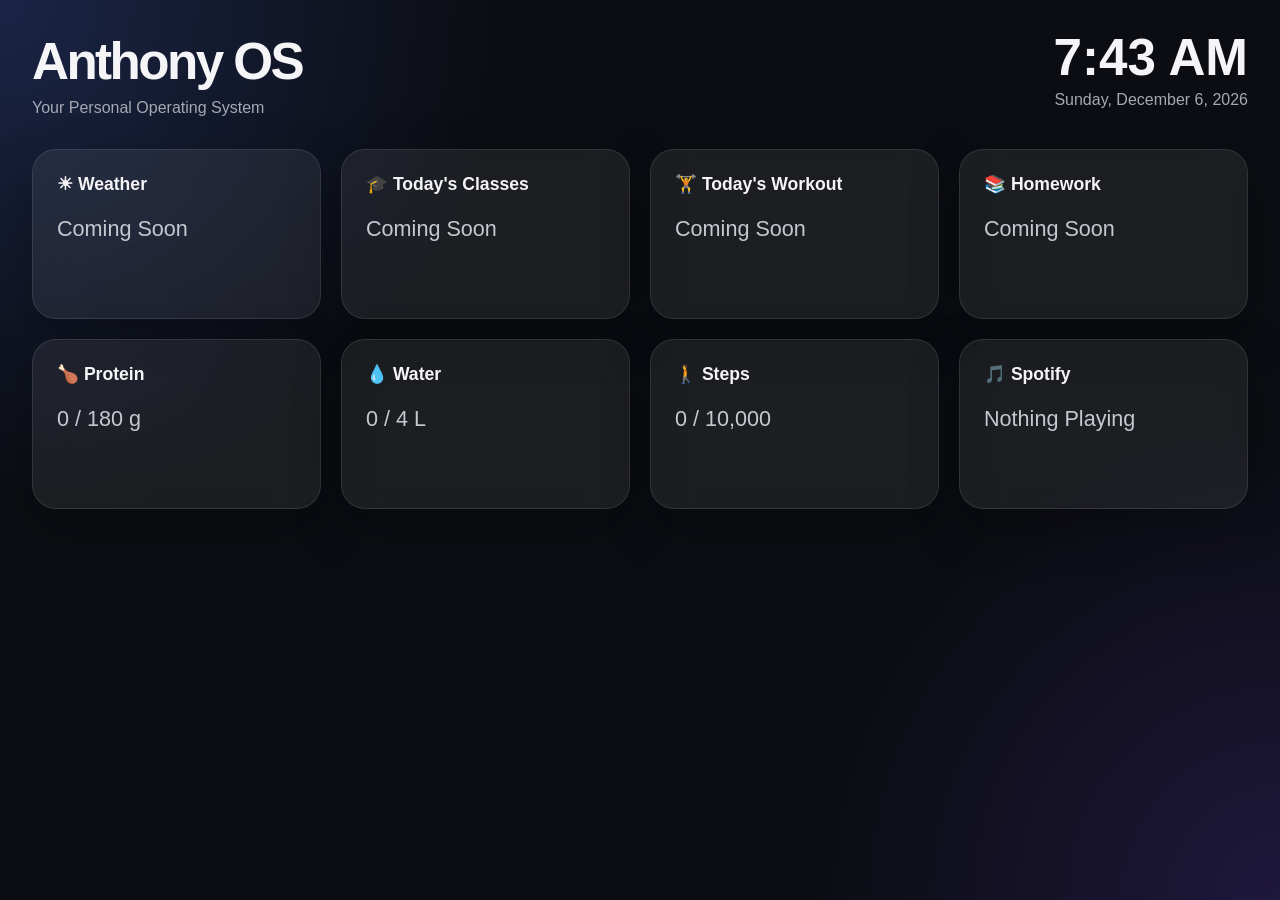
==== dashboard/web/index.html @ ff67e9b4 "add initial system architecture" ====
<!DOCTYPE html>
<html lang="en">

<head>
    <!-- Character Encoding -->
    <meta charset="UTF-8">

    <!-- Mobile Responsive -->
    <meta name="viewport" content="width=device-width, initial-scale=1.0">

    <!-- Browser Tab Title -->
    <title>Anthony OS</title>

    <!-- CSS -->
    <link rel="stylesheet" href="style.css">

    <!-- JavaScript -->
    <script src="script.js" defer></script>
</head>

<body>

    <!-- ========================= -->
    <!-- HEADER -->
    <!-- ========================= -->

    <header class="header">

        <div class="title-section">
            <h1>Anthony OS</h1>
            <p class="subtitle">Your Personal Operating System</p>
        </div>

        <div id="clock-container">
            <h2 id="clock">--:--</h2>
            <p id="date">Loading...</p>
        </div>

    </header>

    <!-- ========================= -->
    <!-- DASHBOARD -->
    <!-- ========================= -->

    <main id="dashboard-grid">

        <!-- Weather -->
        <section class="card">
            <h3>☀ Weather</h3>
            <p>Coming Soon</p>
        </section>

        <!-- Classes -->
        <section class="card">
            <h3>🎓 Today's Classes</h3>
            <p>Coming Soon</p>
        </section>

        <!-- Workout -->
        <section class="card">
            <h3>🏋 Today's Workout</h3>
            <p>Coming Soon</p>
        </section>

        <!-- Homework -->
        <section class="card">
            <h3>📚 Homework</h3>
            <p>Coming Soon</p>
        </section>

        <!-- Protein -->
        <section class="card">
            <h3>🍗 Protein</h3>
            <p>0 / 180 g</p>
        </section>

        <!-- Water -->
        <section class="card">
            <h3>💧 Water</h3>
            <p>0 / 4 L</p>
        </section>

        <!-- Steps -->
        <section class="card">
            <h3>🚶 Steps</h3>
            <p>0 / 10,000</p>
        </section>

        <!-- Spotify -->
        <section class="card">
            <h3>🎵 Spotify</h3>
            <p>Nothing Playing</p>
        </section>

    </main>

</body>

</html>
---- dashboard/web/style.css ----
:root {
    --text: #f5f5f7;
    --muted: #a6a8b3;
    --body-text: #c6c8d0;

    --background: #0b0d12;
    --card: rgba(255, 255, 255, 0.07);
    --card-hover: rgba(255, 255, 255, 0.1);

    --stroke: rgba(255, 255, 255, 0.1);
    --stroke-hover: rgba(255, 255, 255, 0.18);
}

* {
    box-sizing: border-box;
    margin: 0;
    padding: 0;
}

body {
    min-height: 100vh;
    padding: 32px;
    font-family: -apple-system, BlinkMacSystemFont, "Segoe UI", sans-serif;
    color: var(--text);

    background:
        radial-gradient(
            circle at top left,
            rgba(80, 120, 255, 0.22),
            transparent 32%
        ),
        radial-gradient(
            circle at bottom right,
            rgba(120, 70, 255, 0.18),
            transparent 30%
        ),
        var(--background);
}

.header {
    display: flex;
    justify-content: space-between;
    align-items: flex-start;
    gap: 24px;
    margin-bottom: 32px;
}

.title-section h1 {
    font-size: clamp(2.2rem, 4vw, 4rem);
    letter-spacing: -0.05em;
}

.subtitle {
    margin-top: 8px;
    color: var(--muted);
    font-size: 1rem;
}

#clock-container {
    text-align: right;
}

#clock {
    font-size: clamp(2rem, 4vw, 3.5rem);
    line-height: 1;
    font-variant-numeric: tabular-nums;
}

#date {
    margin-top: 8px;
    color: var(--muted);
}

#dashboard-grid {
    display: grid;
    grid-template-columns: repeat(auto-fit, minmax(280px, 1fr));
    gap: 20px;
}

.card {
    min-height: 170px;
    padding: 24px;

    border: 1px solid var(--stroke);
    border-radius: 24px;

    background: var(--card);

    box-shadow: 0 18px 50px rgba(0, 0, 0, 0.25);

    backdrop-filter: blur(18px);
    -webkit-backdrop-filter: blur(18px);

    transition:
        transform 0.2s ease,
        background 0.2s ease,
        border-color 0.2s ease;
}

.card:hover {
    transform: translateY(-4px);
    background: var(--card-hover);
    border-color: var(--stroke-hover);
}

.card h3 {
    margin-bottom: 18px;
    font-size: 1.1rem;
    font-weight: 600;
}

.card p {
    color: var(--body-text);
    font-size: 1.35rem;
    line-height: 1.5;
}

@media (max-width: 800px) {
    body {
        padding: 20px;
    }

    .header {
        flex-direction: column;
    }

    #clock-container {
        text-align: left;
    }
}

@media (prefers-reduced-motion: reduce) {
    * {
        transition: none !important;
    }
}
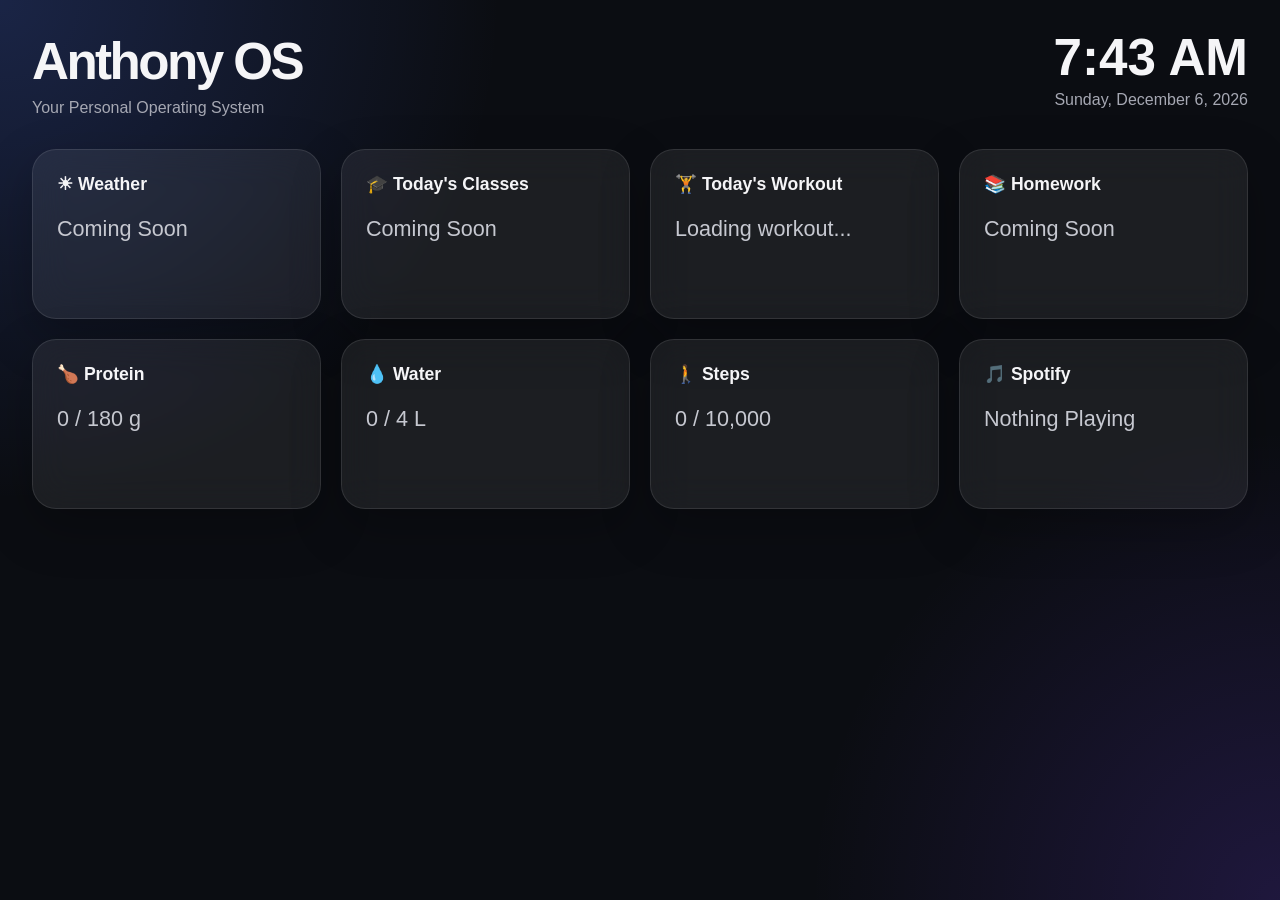
==== commit eae2b76d: "Build fitness data foundation and progression engine" ====
--- a/dashboard/web/index.html
+++ b/dashboard/web/index.html
@@ -56,10 +56,12 @@
             <p>Coming Soon</p>
         </section>
 
-        <!-- Workout -->
-        <section class="card">
+        <section class="card" id="workout-card">
             <h3>🏋 Today's Workout</h3>
-            <p>Coming Soon</p>
+        
+            <p id="workout-name">Loading workout...</p>
+        
+            <div id="workout-goals"></div>
         </section>
 
         <!-- Homework -->
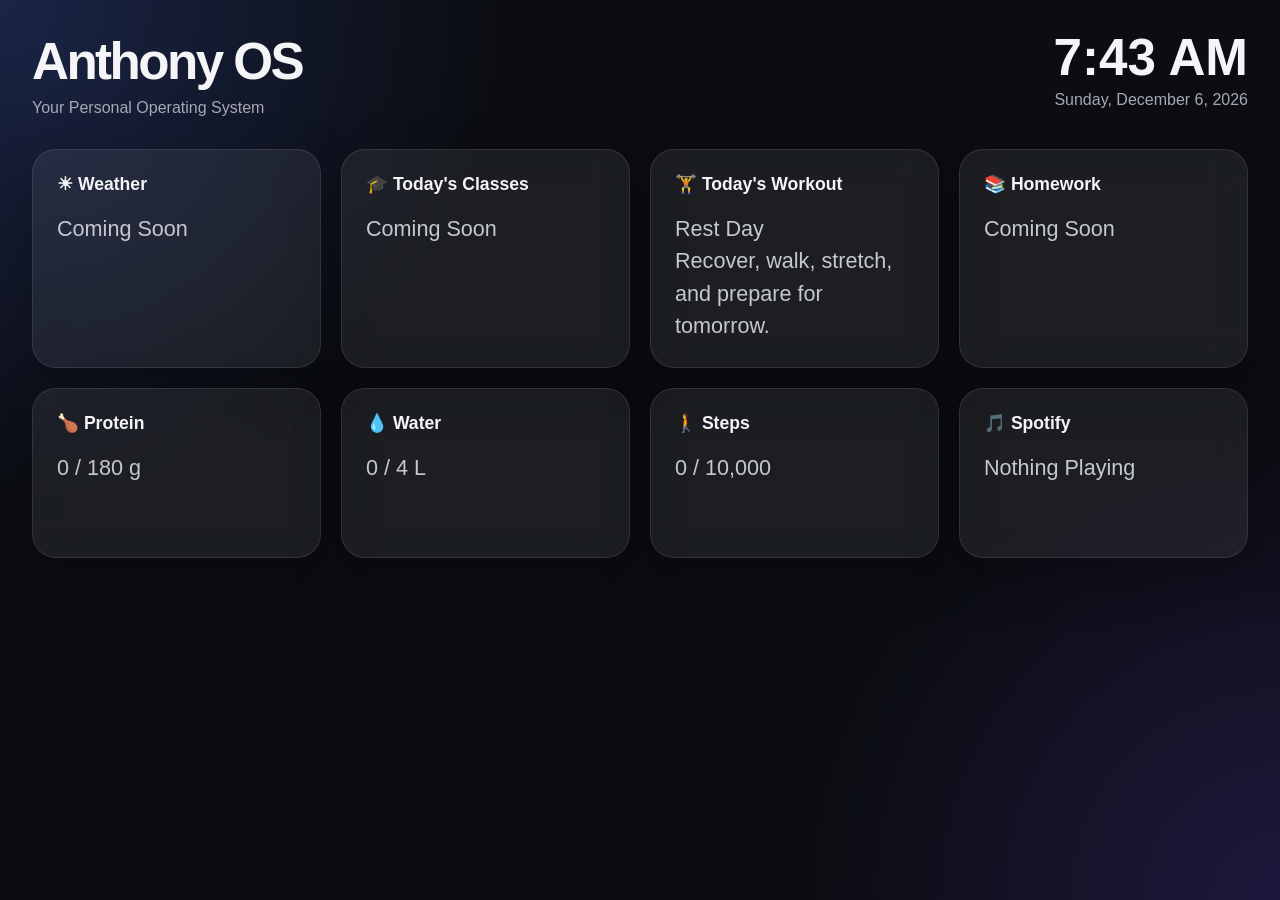
==== commit dd8e4ad3: "Sprint 5: Connect Anthony Core to dashbaord metrics" ====
--- a/dashboard/web/index.html
+++ b/dashboard/web/index.html
@@ -15,6 +15,9 @@
     <link rel="stylesheet" href="style.css">
 
     <!-- JavaScript -->
+    <script src="../../scripts/progression.js" defer></script>
+    <script src="../../scripts/workout-storage.js" defer></script>
+    <script src="../../scripts/anthony-core.js" defer></script>
     <script src="script.js" defer></script>
 </head>
 
@@ -73,19 +76,19 @@
         <!-- Protein -->
         <section class="card">
             <h3>🍗 Protein</h3>
-            <p>0 / 180 g</p>
+            <p id="protein-value">0 / 180 g</p>
         </section>
 
         <!-- Water -->
         <section class="card">
             <h3>💧 Water</h3>
-            <p>0 / 4 L</p>
+            <p id="water-value">0 / 4 L</p>
         </section>
 
         <!-- Steps -->
         <section class="card">
             <h3>🚶 Steps</h3>
-            <p>0 / 10,000</p>
+            <p id="steps-value">0 / 10,000</p>
         </section>
 
         <!-- Spotify -->
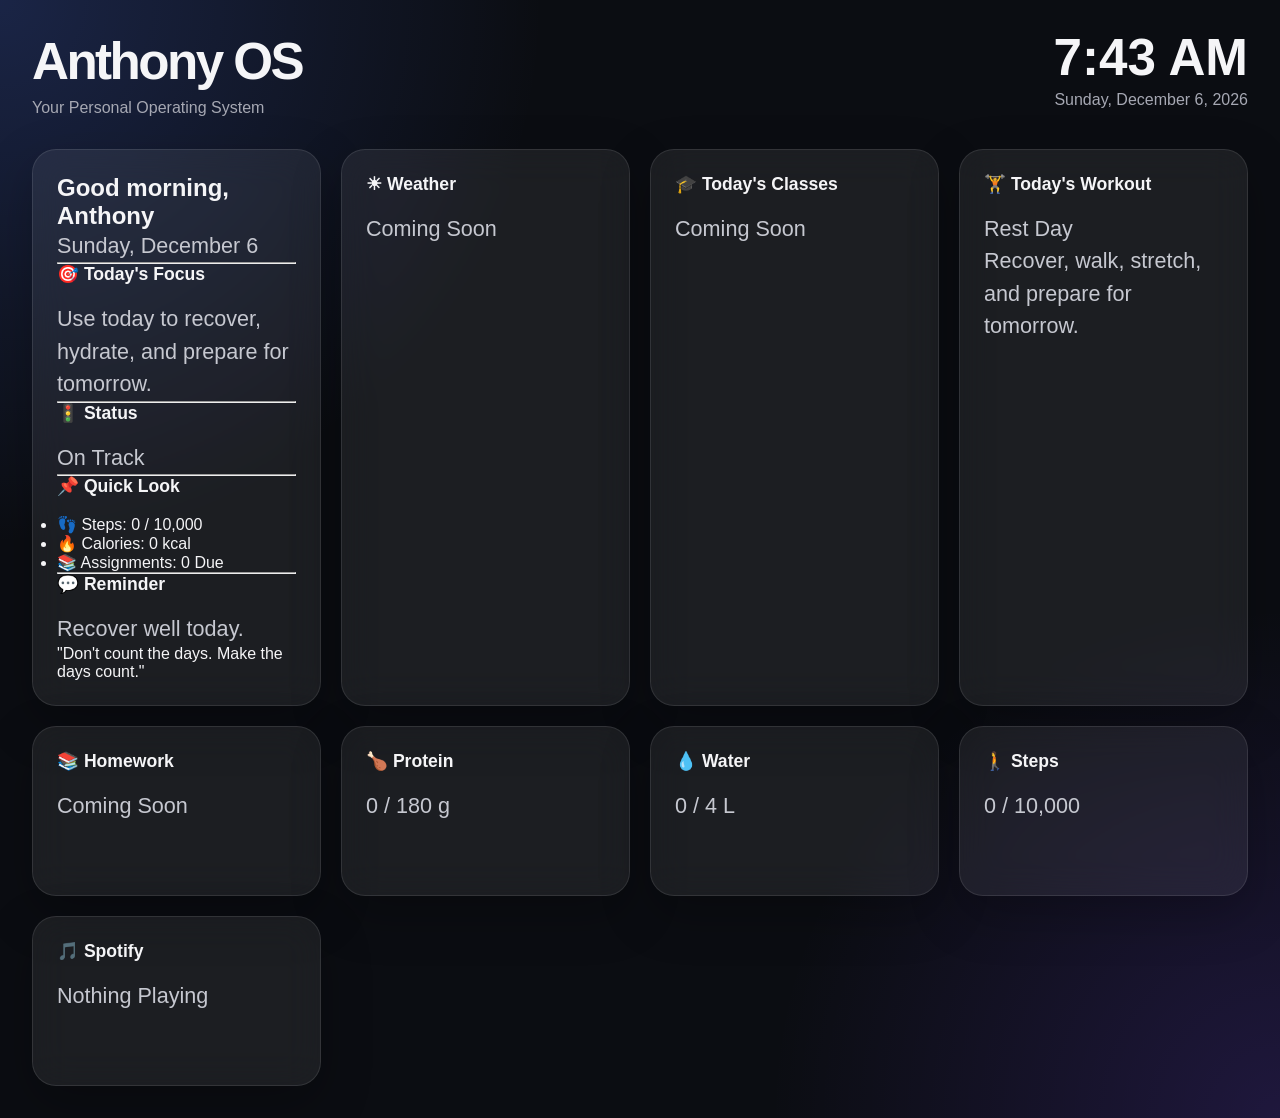
==== commit 244f660d: "Sprint 6: Add Command Center and Daily Briefing foundation" ====
--- a/dashboard/web/index.html
+++ b/dashboard/web/index.html
@@ -46,7 +46,73 @@
     <!-- ========================= -->
 
     <main id="dashboard-grid">
+        <section id="command-center" class="card">
 
+            <h2 id="briefing-greeting">
+                Good Afternoon, Anthony
+            </h2>
+        
+            <p id="briefing-date">
+                Thursday • August 6
+            </p>
+        
+            <hr>
+        
+            <h3>
+                🎯 Today's Focus
+            </h3>
+        
+            <p id="briefing-focus">
+                Complete today's workout.
+            </p>
+        
+            <hr>
+        
+            <h3>
+                🚦 Status
+            </h3>
+        
+            <p id="briefing-status">
+                On Track
+            </p>
+        
+            <hr>
+        
+            <h3>
+                📌 Quick Look
+            </h3>
+        
+            <ul>
+        
+                <li id="briefing-steps">
+                    👣 Steps: 0 / 10,000
+                </li>
+        
+                <li id="briefing-calories">
+                    🔥 Calories: 0 kcal
+                </li>
+        
+                <li id="briefing-assignments">
+                    📚 Assignments: 0 Due
+                </li>
+        
+            </ul>
+        
+            <hr>
+        
+            <h3>
+                💬 Reminder
+            </h3>
+        
+            <p id="briefing-reminder">
+                Beat your previous performance.
+            </p>
+        
+            <blockquote id="briefing-quote">
+                "Don't count the days. Make the days count."
+            </blockquote>
+        
+        </section>
         <!-- Weather -->
         <section class="card">
             <h3>☀ Weather</h3>
--- a/dashboard/web/style.css
+++ b/dashboard/web/style.css
@@ -115,9 +115,49 @@
     line-height: 1.5;
 }
 
+.workout-section-heading {
+    margin: 32px 0 4px;
+    font-size: 1.5rem;
+    font-weight: 700;
+}
+
+.activity-options {
+    display: flex;
+    flex-direction: column;
+    gap: 12px;
+}
+
+.activity-option {
+    display: flex;
+    align-items: center;
+    justify-content: space-between;
+    gap: 16px;
+
+    padding: 14px 18px;
+
+    border: 1px solid var(--stroke);
+    border-radius: 16px;
+}
+
+.activity-option p {
+    font-size: 1rem;
+    color: var(--body-text);
+}
+
+.activity-option.set-complete,
+.set-row.set-complete {
+    border-color: rgba(80, 220, 140, 0.55);
+    background: rgba(80, 220, 140, 0.08);
+}
+
 @media (max-width: 800px) {
     body {
         padding: 20px;
+    }
+
+    .activity-option {
+        flex-direction: column;
+        align-items: flex-start;
     }
 
     .header {
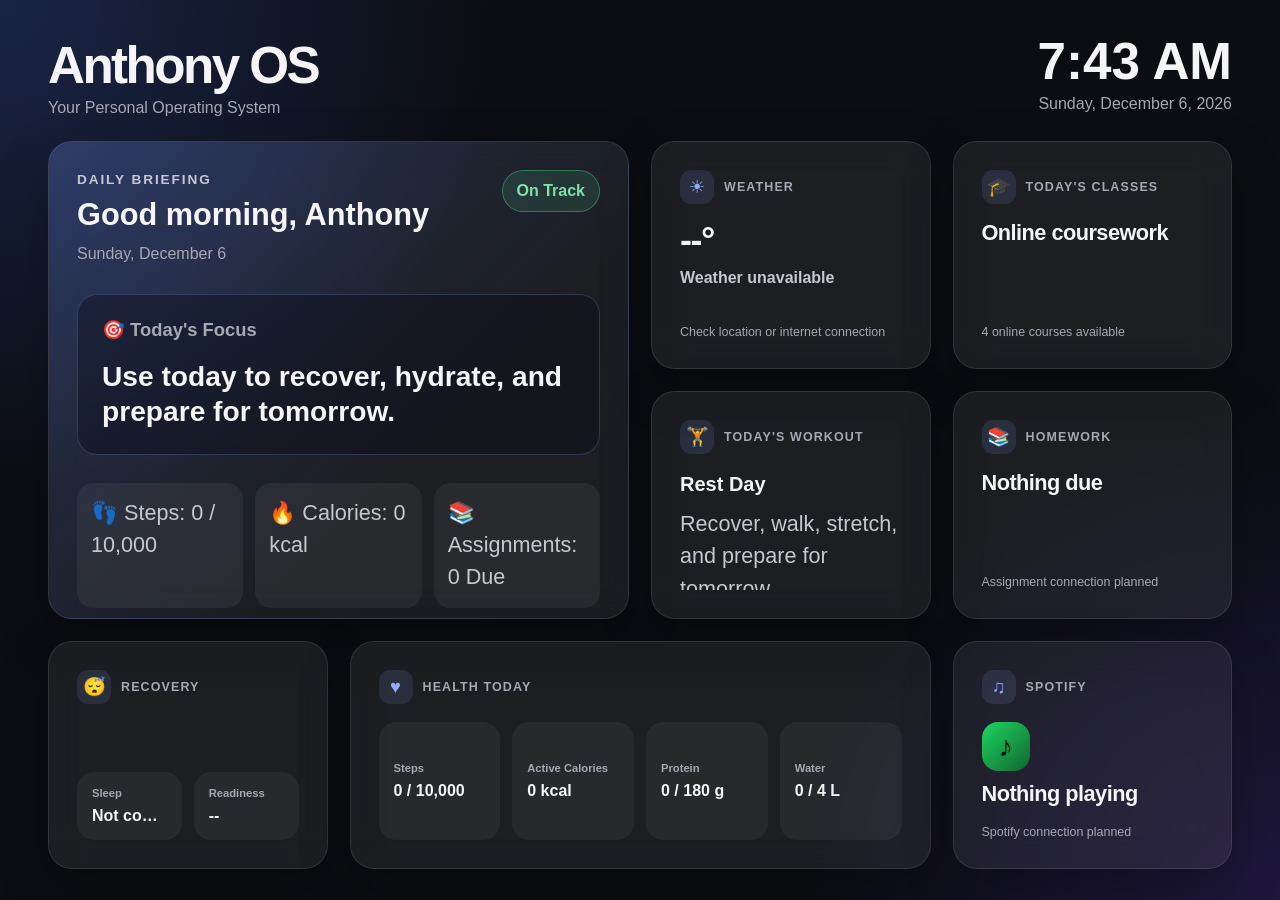
==== commit 6d18c59e: "Sprint 7: Redesign Fire TV command center" ====
--- a/dashboard/web/index.html
+++ b/dashboard/web/index.html
@@ -48,123 +48,137 @@
     <main id="dashboard-grid">
         <section id="command-center" class="card">
 
-            <h2 id="briefing-greeting">
-                Good Afternoon, Anthony
-            </h2>
-        
-            <p id="briefing-date">
-                Thursday • August 6
-            </p>
-        
-            <hr>
-        
-            <h3>
-                🎯 Today's Focus
-            </h3>
-        
-            <p id="briefing-focus">
-                Complete today's workout.
-            </p>
-        
-            <hr>
-        
-            <h3>
-                🚦 Status
-            </h3>
-        
-            <p id="briefing-status">
-                On Track
-            </p>
-        
-            <hr>
-        
-            <h3>
-                📌 Quick Look
-            </h3>
-        
-            <ul>
-        
-                <li id="briefing-steps">
+            <div class="briefing-heading">
+                <div>
+                    <p class="briefing-label">Daily Briefing</p>
+                    <h2 id="briefing-greeting">
+                        Good Afternoon, Anthony
+                    </h2>
+
+                    <p id="briefing-date">
+                        Thursday • August 6
+                    </p>
+                </div>
+
+                <p id="briefing-status" data-level="good">
+                    On Track
+                </p>
+            </div>
+
+            <div class="briefing-focus">
+                <h3>🎯 Today's Focus</h3>
+
+                <p id="briefing-focus">
+                    Complete today's workout.
+                </p>
+            </div>
+
+            <div class="briefing-quick-look">
+                <p id="briefing-steps">
                     👣 Steps: 0 / 10,000
-                </li>
-        
-                <li id="briefing-calories">
+                </p>
+
+                <p id="briefing-calories">
                     🔥 Calories: 0 kcal
-                </li>
-        
-                <li id="briefing-assignments">
+                </p>
+
+                <p id="briefing-assignments">
                     📚 Assignments: 0 Due
-                </li>
-        
-            </ul>
-        
-            <hr>
-        
-            <h3>
-                💬 Reminder
-            </h3>
-        
-            <p id="briefing-reminder">
-                Beat your previous performance.
-            </p>
-        
-            <blockquote id="briefing-quote">
-                "Don't count the days. Make the days count."
-            </blockquote>
-        
+                </p>
+            </div>
+
         </section>
-        <!-- Weather -->
-        <section class="card">
-            <h3>☀ Weather</h3>
-            <p>Coming Soon</p>
+        <section class="card dashboard-card" id="weather-card">
+            <div class="card-heading">
+                <span id="weather-icon" class="card-icon">☀</span>
+                <p class="card-kicker">Weather</p>
+            </div>
+            <p id="weather-temperature" class="card-value">--°</p>
+            <p id="weather-condition" class="weather-condition">Loading weather...</p>
+            <p id="weather-location" class="card-detail">Conway, SC</p>
         </section>
 
-        <!-- Classes -->
-        <section class="card">
-            <h3>🎓 Today's Classes</h3>
-            <p>Coming Soon</p>
+        <section class="card dashboard-card" id="classes-card">
+            <div class="card-heading">
+                <span class="card-icon">🎓</span>
+                <p class="card-kicker">Today's Classes</p>
+            </div>
+            <p id="classes-summary" class="card-value card-value-small">No classes loaded</p>
+            <p id="classes-detail" class="card-detail">Loading class schedule...</p>
         </section>
 
-        <section class="card" id="workout-card">
-            <h3>🏋 Today's Workout</h3>
-        
+        <section class="card dashboard-card" id="workout-card">
+            <div class="card-heading">
+                <span class="card-icon">🏋</span>
+                <p class="card-kicker">Today's Workout</p>
+            </div>
             <p id="workout-name">Loading workout...</p>
-        
             <div id="workout-goals"></div>
         </section>
 
-        <!-- Homework -->
-        <section class="card">
-            <h3>📚 Homework</h3>
-            <p>Coming Soon</p>
+        <section class="card dashboard-card" id="homework-card">
+            <div class="card-heading">
+                <span class="card-icon">📚</span>
+                <p class="card-kicker">Homework</p>
+            </div>
+            <p id="homework-summary" class="card-value card-value-small">Nothing due</p>
+            <p class="card-detail">Assignment connection planned</p>
         </section>
 
-        <!-- Protein -->
-        <section class="card">
-            <h3>🍗 Protein</h3>
-            <p id="protein-value">0 / 180 g</p>
+        <section class="card dashboard-card" id="recovery-card">
+            <div class="card-heading">
+                <span class="card-icon">😴</span>
+                <p class="card-kicker">Recovery</p>
+            </div>
+            <div class="recovery-values">
+                <div>
+                    <span class="metric-label">Sleep</span>
+                    <strong id="sleep-value">Not connected</strong>
+                </div>
+                <div>
+                    <span class="metric-label">Readiness</span>
+                    <strong id="recovery-value">--</strong>
+                </div>
+            </div>
         </section>
 
-        <!-- Water -->
-        <section class="card">
-            <h3>💧 Water</h3>
-            <p id="water-value">0 / 4 L</p>
+        <section class="card dashboard-card" id="health-card">
+            <div class="card-heading">
+                <span class="card-icon">♥</span>
+                <p class="card-kicker">Health Today</p>
+            </div>
+            <div class="health-grid">
+                <div class="health-metric">
+                    <span class="metric-label">Steps</span>
+                    <strong id="steps-value">0 / 10,000</strong>
+                </div>
+                <div class="health-metric">
+                    <span class="metric-label">Active Calories</span>
+                    <strong id="calories-value">0 kcal</strong>
+                </div>
+                <div class="health-metric">
+                    <span class="metric-label">Protein</span>
+                    <strong id="protein-value">0 / 180 g</strong>
+                </div>
+                <div class="health-metric">
+                    <span class="metric-label">Water</span>
+                    <strong id="water-value">0 / 4 L</strong>
+                </div>
+            </div>
         </section>
 
-        <!-- Steps -->
-        <section class="card">
-            <h3>🚶 Steps</h3>
-            <p id="steps-value">0 / 10,000</p>
-        </section>
-
-        <!-- Spotify -->
-        <section class="card">
-            <h3>🎵 Spotify</h3>
-            <p>Nothing Playing</p>
+        <section class="card dashboard-card" id="spotify-card">
+            <div class="card-heading">
+                <span class="card-icon">♫</span>
+                <p class="card-kicker">Spotify</p>
+            </div>
+            <div class="album-placeholder">♪</div>
+            <p class="card-value card-value-small">Nothing playing</p>
+            <p class="card-detail">Spotify connection planned</p>
         </section>
 
     </main>
 
 </body>
 
-</html>+</html>
--- a/dashboard/web/style.css
+++ b/dashboard/web/style.css
@@ -9,6 +9,8 @@
 
     --stroke: rgba(255, 255, 255, 0.1);
     --stroke-hover: rgba(255, 255, 255, 0.18);
+    --blue: #8eacff;
+    --green: #7ee2aa;
 }
 
 * {
@@ -18,8 +20,10 @@
 }
 
 body {
+    height: 100vh;
     min-height: 100vh;
-    padding: 32px;
+    padding: 36px 48px;
+    overflow: hidden;
     font-family: -apple-system, BlinkMacSystemFont, "Segoe UI", sans-serif;
     color: var(--text);
 
@@ -42,7 +46,7 @@
     justify-content: space-between;
     align-items: flex-start;
     gap: 24px;
-    margin-bottom: 32px;
+    margin-bottom: 24px;
 }
 
 .title-section h1 {
@@ -51,7 +55,7 @@
 }
 
 .subtitle {
-    margin-top: 8px;
+    margin-top: 4px;
     color: var(--muted);
     font-size: 1rem;
 }
@@ -73,13 +77,268 @@
 
 #dashboard-grid {
     display: grid;
-    grid-template-columns: repeat(auto-fit, minmax(280px, 1fr));
-    gap: 20px;
+    grid-template-columns: repeat(4, minmax(0, 1fr));
+    grid-template-rows: repeat(3, minmax(190px, 1fr));
+    gap: 22px;
+    height: calc(100vh - 172px);
+}
+
+#command-center {
+    grid-column: span 2;
+    grid-row: span 2;
+    display: flex;
+    flex-direction: column;
+    justify-content: space-between;
+    gap: 28px;
+    background:
+        linear-gradient(135deg, rgba(80, 120, 255, 0.2), transparent 65%),
+        var(--card);
+}
+
+.briefing-heading {
+    display: flex;
+    align-items: flex-start;
+    justify-content: space-between;
+    gap: 24px;
+}
+
+.briefing-label {
+    margin-bottom: 8px;
+    color: var(--blue);
+    font-size: 0.85rem !important;
+    font-weight: 700;
+    letter-spacing: 0.14em;
+    text-transform: uppercase;
+}
+
+#briefing-greeting {
+    font-size: clamp(1.8rem, 2.4vw, 3rem);
+    line-height: 1.1;
+}
+
+#briefing-date {
+    margin-top: 10px;
+    color: var(--muted);
+    font-size: clamp(1rem, 1.1vw, 1.25rem);
+}
+
+#briefing-status {
+    flex: 0 0 auto;
+    padding: 8px 14px;
+    border: 1px solid rgba(80, 220, 140, 0.4);
+    border-radius: 999px;
+    background: rgba(80, 220, 140, 0.12);
+    color: #7ee2aa;
+    font-size: 1rem;
+    font-weight: 700;
+}
+
+#briefing-status[data-level="warning"] {
+    border-color: rgba(255, 190, 80, 0.45);
+    background: rgba(255, 190, 80, 0.12);
+    color: #ffd080;
+}
+
+#briefing-status[data-level="urgent"] {
+    border-color: rgba(255, 90, 110, 0.45);
+    background: rgba(255, 90, 110, 0.12);
+    color: #ff98a6;
+}
+
+.briefing-focus {
+    padding: 24px;
+    border: 1px solid rgba(142, 172, 255, 0.22);
+    border-radius: 20px;
+    background: rgba(8, 12, 24, 0.38);
+}
+
+.briefing-focus h3 {
+    margin-bottom: 12px;
+    color: var(--muted);
+}
+
+#briefing-focus {
+    color: var(--text);
+    font-size: clamp(1.7rem, 2.2vw, 2.65rem);
+    font-weight: 700;
+    line-height: 1.25;
+}
+
+.briefing-quick-look {
+    display: grid;
+    grid-template-columns: repeat(3, minmax(0, 1fr));
+    gap: 12px;
+}
+
+.briefing-quick-look p {
+    padding: 14px;
+    border-radius: 16px;
+    background: rgba(255, 255, 255, 0.055);
+    font-size: clamp(0.9rem, 1vw, 1.1rem);
+    line-height: 1.35;
+}
+
+.dashboard-card {
+    display: flex;
+    flex-direction: column;
+    overflow: hidden;
+}
+
+.card-heading {
+    display: flex;
+    align-items: center;
+    gap: 10px;
+    margin-bottom: 18px;
+}
+
+.card-icon {
+    display: grid;
+    width: 34px;
+    height: 34px;
+    place-items: center;
+    border-radius: 11px;
+    background: rgba(142, 172, 255, 0.12);
+    color: var(--blue);
+    font-size: 1.15rem;
+}
+
+.card-kicker {
+    color: var(--muted) !important;
+    font-size: clamp(0.78rem, 0.85vw, 0.95rem) !important;
+    font-weight: 700;
+    letter-spacing: 0.09em;
+    line-height: 1.2 !important;
+    text-transform: uppercase;
+}
+
+.card-value {
+    color: var(--text) !important;
+    font-size: clamp(2.1rem, 2.8vw, 3.4rem) !important;
+    font-weight: 750;
+    letter-spacing: -0.04em;
+    line-height: 1.05 !important;
+}
+
+.card-value-small {
+    font-size: clamp(1.35rem, 1.7vw, 2rem) !important;
+    letter-spacing: -0.025em;
+}
+
+.card-detail {
+    margin-top: auto;
+    padding-top: 14px;
+    color: var(--muted) !important;
+    font-size: clamp(0.78rem, 0.85vw, 0.95rem) !important;
+    line-height: 1.3 !important;
+}
+
+.weather-condition {
+    margin-top: 8px;
+    color: var(--body-text) !important;
+    font-size: clamp(1rem, 1.1vw, 1.3rem) !important;
+    font-weight: 600;
+    line-height: 1.25 !important;
+}
+
+#workout-name {
+    color: var(--text);
+    font-size: clamp(1.25rem, 1.45vw, 1.75rem);
+    font-weight: 750;
+    line-height: 1.2;
+}
+
+#workout-goals {
+    display: grid;
+    gap: 7px;
+    margin-top: 12px;
+    overflow: hidden;
+}
+
+.workout-goal {
+    display: grid;
+    gap: 2px;
+    padding-top: 7px;
+    border-top: 1px solid var(--stroke);
+    color: var(--muted);
+    font-size: clamp(0.7rem, 0.72vw, 0.82rem);
+}
+
+.workout-goal strong {
+    overflow: hidden;
+    color: var(--body-text);
+    font-weight: 650;
+    text-overflow: ellipsis;
+    white-space: nowrap;
+}
+
+.workout-goal:nth-child(n + 3) {
+    display: none;
+}
+
+.recovery-values {
+    display: grid;
+    grid-template-columns: repeat(2, minmax(0, 1fr));
+    gap: 12px;
+    margin-top: auto;
+}
+
+.recovery-values div,
+.health-metric {
+    display: grid;
+    align-content: center;
+    gap: 8px;
+    min-width: 0;
+    padding: 15px;
+    border-radius: 17px;
+    background: rgba(255, 255, 255, 0.05);
+}
+
+.metric-label {
+    overflow: hidden;
+    color: var(--muted);
+    font-size: clamp(0.7rem, 0.75vw, 0.85rem);
+    font-weight: 650;
+    text-overflow: ellipsis;
+    white-space: nowrap;
+}
+
+.recovery-values strong,
+.health-metric strong {
+    overflow: hidden;
+    color: var(--text);
+    font-size: clamp(1rem, 1.25vw, 1.5rem);
+    font-variant-numeric: tabular-nums;
+    text-overflow: ellipsis;
+    white-space: nowrap;
+}
+
+#health-card {
+    grid-column: span 2;
+}
+
+.health-grid {
+    display: grid;
+    grid-template-columns: repeat(4, minmax(0, 1fr));
+    gap: 12px;
+    flex: 1;
+}
+
+.album-placeholder {
+    display: grid;
+    width: clamp(46px, 3.8vw, 64px);
+    aspect-ratio: 1;
+    margin-bottom: 12px;
+    place-items: center;
+    border-radius: 16px;
+    background: linear-gradient(135deg, #1ed760, #116530);
+    color: #07140b;
+    font-size: 1.8rem;
+    font-weight: 800;
 }
 
 .card {
-    min-height: 170px;
-    padding: 24px;
+    min-width: 0;
+    padding: 28px;
 
     border: 1px solid var(--stroke);
     border-radius: 24px;
@@ -105,14 +364,45 @@
 
 .card h3 {
     margin-bottom: 18px;
-    font-size: 1.1rem;
+    font-size: clamp(1.15rem, 1.25vw, 1.5rem);
     font-weight: 600;
 }
 
 .card p {
     color: var(--body-text);
-    font-size: 1.35rem;
+    font-size: clamp(1.35rem, 1.5vw, 1.8rem);
     line-height: 1.5;
+}
+
+@media (max-width: 1100px) {
+    body {
+        height: auto;
+        padding: 28px;
+        overflow: auto;
+    }
+
+    #dashboard-grid {
+        grid-template-columns: repeat(2, minmax(0, 1fr));
+        grid-template-rows: none;
+        height: auto;
+        min-height: auto;
+    }
+
+    #command-center {
+        grid-row: auto;
+    }
+
+    .briefing-quick-look {
+        grid-template-columns: 1fr;
+    }
+
+    #health-card {
+        grid-column: span 2;
+    }
+
+    .health-grid {
+        grid-template-columns: repeat(2, minmax(0, 1fr));
+    }
 }
 
 .workout-section-heading {
@@ -167,10 +457,26 @@
     #clock-container {
         text-align: left;
     }
+
+    #dashboard-grid {
+        grid-template-columns: 1fr;
+    }
+
+    #command-center {
+        grid-column: auto;
+    }
+
+    #health-card {
+        grid-column: auto;
+    }
+
+    .briefing-heading {
+        flex-direction: column;
+    }
 }
 
 @media (prefers-reduced-motion: reduce) {
     * {
         transition: none !important;
     }
-}+}
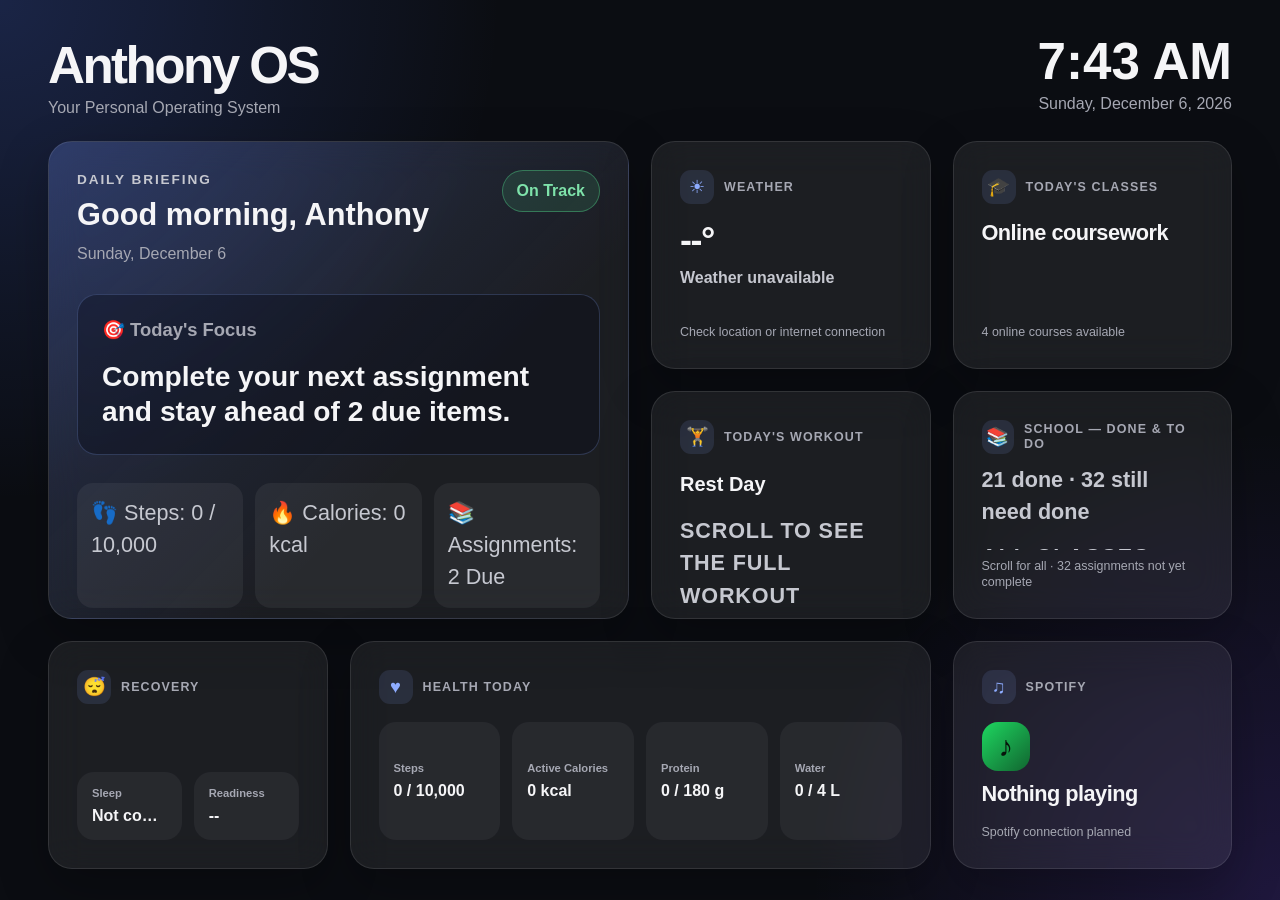
==== commit 29c268bf: "Update Command Center school and health data" ====
--- a/dashboard/web/index.html
+++ b/dashboard/web/index.html
@@ -114,15 +114,17 @@
             </div>
             <p id="workout-name">Loading workout...</p>
             <div id="workout-goals"></div>
+            <p class="card-scroll-hint">Scroll to see the full workout</p>
         </section>
 
         <section class="card dashboard-card" id="homework-card">
             <div class="card-heading">
                 <span class="card-icon">📚</span>
-                <p class="card-kicker">Homework</p>
+                <p class="card-kicker">School — Done &amp; To Do</p>
             </div>
-            <p id="homework-summary" class="card-value card-value-small">Nothing due</p>
-            <p class="card-detail">Assignment connection planned</p>
+            <p id="homework-summary" class="homework-summary">Loading assignments...</p>
+            <div id="homework-list" class="homework-list" aria-live="polite"></div>
+            <p id="homework-detail" class="card-detail">Checking due dates...</p>
         </section>
 
         <section class="card dashboard-card" id="recovery-card">
--- a/dashboard/web/style.css
+++ b/dashboard/web/style.css
@@ -181,6 +181,7 @@
 .dashboard-card {
     display: flex;
     flex-direction: column;
+    min-height: 0;
     overflow: hidden;
 }
 
@@ -232,6 +233,123 @@
     line-height: 1.3 !important;
 }
 
+#homework-card .card-heading {
+    margin-bottom: 10px;
+}
+
+.homework-summary {
+    color: var(--text);
+    font-size: clamp(0.95rem, 1.05vw, 1.2rem);
+    font-weight: 750;
+}
+
+.homework-list {
+    display: grid;
+    align-content: start;
+    flex: 1;
+    gap: 6px;
+    min-height: 0;
+    margin-top: 9px;
+    padding-right: 4px;
+    overflow-y: auto;
+    overscroll-behavior: contain;
+    scrollbar-color: rgba(142, 172, 255, 0.55) transparent;
+    scrollbar-width: thin;
+}
+
+.assignment-section-title {
+    margin-top: 3px;
+    color: var(--blue);
+    font-size: clamp(0.62rem, 0.68vw, 0.75rem);
+    font-weight: 800;
+    letter-spacing: 0.08em;
+    text-transform: uppercase;
+}
+
+.assignment-row {
+    display: flex;
+    align-items: center;
+    justify-content: space-between;
+    gap: 7px;
+    padding: 7px 8px;
+    border-radius: 10px;
+    background: rgba(255, 255, 255, 0.05);
+}
+
+.course-progress-row {
+    display: flex;
+    align-items: center;
+    justify-content: space-between;
+    gap: 8px;
+    padding: 6px 8px;
+    border-left: 3px solid rgba(142, 172, 255, 0.7);
+    border-radius: 8px;
+    background: rgba(142, 172, 255, 0.08);
+    color: var(--body-text);
+    font-size: clamp(0.62rem, 0.67vw, 0.75rem);
+}
+
+.course-progress-row span {
+    color: var(--muted);
+    white-space: nowrap;
+}
+
+.course-progress-row b {
+    color: var(--green);
+}
+
+.assignment-copy {
+    display: grid;
+    gap: 2px;
+    min-width: 0;
+}
+
+.assignment-copy strong,
+.assignment-copy span {
+    overflow: hidden;
+    text-overflow: ellipsis;
+    white-space: nowrap;
+}
+
+.assignment-copy strong {
+    color: var(--body-text);
+    font-size: clamp(0.64rem, 0.68vw, 0.76rem);
+}
+
+.assignment-copy span {
+    color: var(--muted);
+    font-size: clamp(0.58rem, 0.62vw, 0.7rem);
+}
+
+.assignment-status {
+    flex: 0 0 auto;
+    padding: 4px 6px;
+    border-radius: 999px;
+    font-size: clamp(0.56rem, 0.6vw, 0.68rem);
+    font-weight: 800;
+    white-space: nowrap;
+}
+
+.assignment-status.is-open {
+    background: rgba(255, 190, 80, 0.14);
+    color: #ffd080;
+}
+
+.assignment-status.is-complete {
+    background: rgba(80, 220, 140, 0.14);
+    color: var(--green);
+}
+
+.homework-empty {
+    color: var(--muted);
+    font-size: 0.85rem;
+}
+
+#homework-card .card-detail {
+    flex: 0 0 auto;
+    padding-top: 8px;
+}
+
 .weather-condition {
     margin-top: 8px;
     color: var(--body-text) !important;
@@ -249,9 +367,26 @@
 
 #workout-goals {
     display: grid;
+    align-content: start;
+    flex: 1;
     gap: 7px;
+    min-height: 0;
     margin-top: 12px;
-    overflow: hidden;
+    padding-right: 4px;
+    overflow-y: auto;
+    overscroll-behavior: contain;
+    scrollbar-color: rgba(142, 172, 255, 0.55) transparent;
+    scrollbar-width: thin;
+}
+
+.card-scroll-hint {
+    flex: 0 0 auto;
+    padding-top: 7px;
+    color: var(--blue);
+    font-size: clamp(0.58rem, 0.62vw, 0.7rem);
+    font-weight: 700;
+    letter-spacing: 0.04em;
+    text-transform: uppercase;
 }
 
 .workout-goal {
@@ -269,10 +404,6 @@
     font-weight: 650;
     text-overflow: ellipsis;
     white-space: nowrap;
-}
-
-.workout-goal:nth-child(n + 3) {
-    display: none;
 }
 
 .recovery-values {
